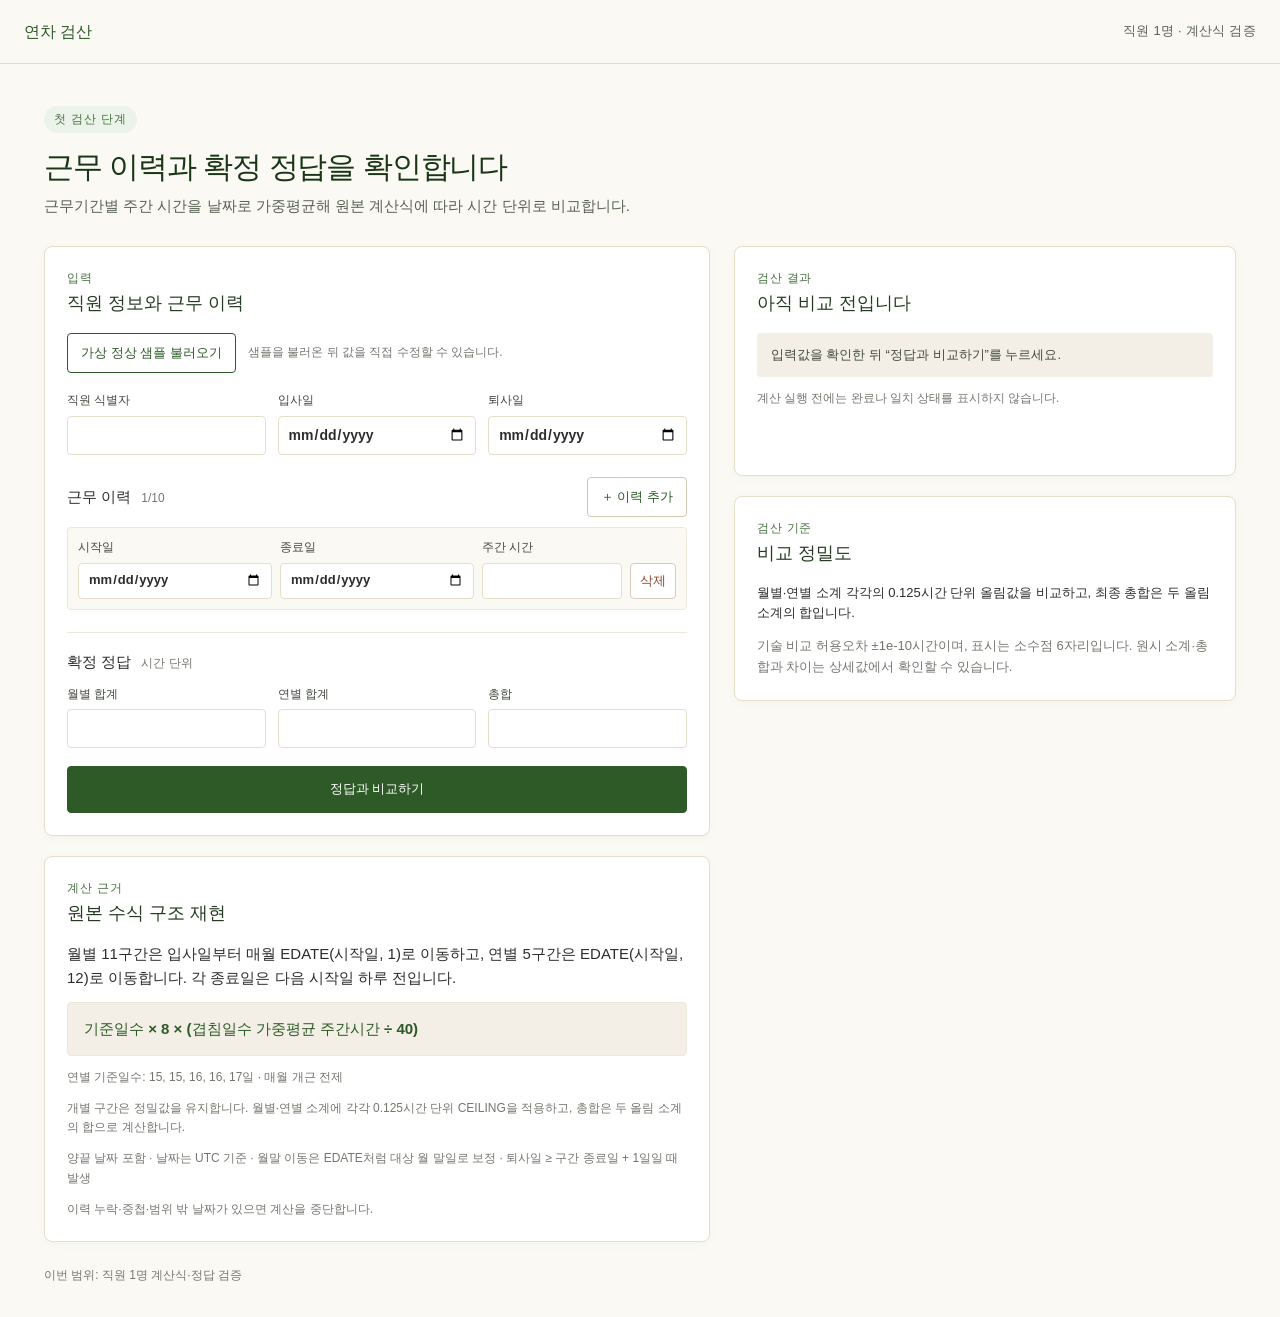
==== index.html @ 7e4f62dc "연차 검산 웹앱과 가상 샘플을 저장합니다" ====
<!doctype html>
<html lang="ko">
<head>
  <meta charset="utf-8">
  <meta name="viewport" content="width=device-width, initial-scale=1">
  <meta name="theme-color" content="#FBF9F4">
  <title>근무 이력 연차 검산</title>
  <link rel="stylesheet" href="./src/styles.css">
  <script type="module" src="./src/app.mjs"></script>
</head>
<body><div id="app"></div></body>
</html>
---- src/styles.css ----
:root{font-family:Manrope,"Malgun Gothic","맑은 고딕",Arial,sans-serif;color:#2B2E2A;background:#FBF9F4;font-synthesis:none;font-size:15px;line-height:1.6;font-weight:400}*{box-sizing:border-box}body{margin:0;min-width:320px}.topbar{height:64px;padding:0 max(24px,calc((100vw - 1240px)/2));display:flex;align-items:center;justify-content:space-between;border-bottom:1px solid #E5DEC9;color:#596253;font-size:13px}.brand{font-weight:700;color:#2D5A27;font-size:16px}.topbar span{letter-spacing:.02em}main{max-width:1240px;margin:0 auto;padding:42px 24px 32px}.intro{max-width:760px;margin-bottom:28px}.tag,.section-kicker{font-size:12px;font-weight:700;letter-spacing:.07em;text-transform:uppercase;color:#487341}.tag{display:inline-block;background:#EBF3EA;padding:4px 10px;border-radius:999px}.intro h1{font-size:30px;line-height:1.3;letter-spacing:-.035em;font-weight:600;margin:14px 0 8px;color:#1A3617}.intro p{margin:0;color:#596253}.layout{display:grid;grid-template-columns:minmax(0,1.14fr) minmax(380px,.86fr);gap:24px;align-items:start}.left-column,.right-column{display:grid;gap:20px;min-width:0}.card{min-width:0;background:#fff;border:1px solid #E5DEC9;border-radius:8px;padding:22px;box-shadow:0 2px 8px rgba(45,90,39,.04)}h2{font-size:18px;line-height:1.4;margin:3px 0 16px;font-weight:650;color:#263b23}h3{font-size:15px;margin:0;font-weight:650}p{margin:0 0 12px}.muted{color:#73786f;font-size:12px}.actions{display:flex;align-items:center;gap:12px;margin:0 0 18px}button{font:inherit;font-size:13px;font-weight:650;border-radius:4px;padding:9px 13px;cursor:pointer;transition:background .15s,border-color .15s}button:focus-visible,input:focus-visible,summary:focus-visible{outline:2px solid #487341;outline-offset:2px}.secondary{border:1px solid #2D5A27;background:#fff;color:#2D5A27}.secondary:hover,.ghost:hover{background:#f0f5ee}.primary{border:1px solid #2D5A27;background:#2D5A27;color:#fff}.primary:hover{background:#1A3617}.ghost{border:1px solid #CFC7B3;background:white;color:#2D5A27}.ghost:disabled,button:disabled{opacity:.55;cursor:not-allowed}form label{display:grid;gap:5px;font-size:12px;font-weight:600;color:#42493e}.form-grid{display:grid;grid-template-columns:repeat(3,minmax(0,1fr));gap:12px}.form-grid.three{grid-template-columns:repeat(3,minmax(0,1fr))}input{width:100%;height:39px;padding:7px 9px;border:1px solid #E5DEC9;border-radius:4px;background:#fff;color:#2B2E2A;font:inherit;font-size:14px;min-width:0}input:focus{border-color:#2D5A27}.history-heading{display:flex;justify-content:space-between;align-items:center;margin:22px 0 10px}.history-heading h3 span,.expected-block h3 span{font-size:12px;font-weight:500;color:#73786f;margin-left:6px}.history-list{display:grid;gap:9px}.history-row{display:grid;grid-template-columns:1fr 1fr .72fr auto;gap:8px;align-items:end;padding:10px;background:#FBF9F4;border:1px solid #eee8da;border-radius:4px}.history-row label{min-width:0}.history-row input{height:36px;font-size:13px}.remove-row{border:1px solid #d9c9be;background:#fff;color:#8a4932;padding:7px 9px;height:36px}.expected-block{margin-top:22px;padding-top:17px;border-top:1px solid #eee8da}.expected-block h3{margin-bottom:11px}.compare-button{width:100%;margin-top:18px;padding:12px}.formula{background:#F3EFE6;border:1px solid #eee8da;border-radius:4px;padding:14px 16px;margin:12px 0;font-weight:650;color:#2D5A27}.rationale p:last-child{margin-bottom:0}.result-card{min-height:230px}.status-note{padding:12px 14px;background:#F3EFE6;border-radius:4px;color:#42493e;font-size:13px}.total{font-size:clamp(28px,8vw,38px);max-width:100%;overflow-wrap:anywhere;color:#2D5A27;line-height:1.15;margin:10px 0 5px;font-variant-numeric:tabular-nums;letter-spacing:-.03em}.total small{font-size:15px;letter-spacing:0;font-weight:500}.match{display:inline-block;padding:4px 10px;border-radius:999px;font-size:12px;font-weight:700}.match.yes{background:#EBF3EA;color:#2D5A27}.match.no{background:#FFF4EC;color:#9e4300}.result-card>.muted{margin:12px 0}.compare-list{border-top:1px solid #eee8da;margin-top:16px}.compare-line{display:grid;grid-template-columns:minmax(0,1fr) auto;gap:3px 12px;padding:11px 0;border-bottom:1px solid #eee8da;align-items:center;font-size:13px}.compare-line strong{font-variant-numeric:tabular-nums;color:#263b23}.compare-line>span:last-of-type{grid-column:1/-1;color:#73786f;font-size:12px;font-variant-numeric:tabular-nums;overflow-wrap:anywhere}.compare-line details{grid-column:1/-1;font-size:11px;color:#73786f;min-width:0}.compare-line summary,.breakdown summary{cursor:pointer;color:#2D5A27;font-weight:600}.compare-line code{display:block;white-space:normal;overflow-wrap:anywhere;margin-top:5px}.breakdown{margin-top:17px;min-width:0}.breakdown>summary{padding:10px 0}.table-wrap{min-width:0;max-width:100%;overflow-x:auto;overscroll-behavior-inline:contain;margin-top:12px}.table-wrap h3{margin:4px 0 8px}.table-wrap table{border-collapse:collapse;width:100%;min-width:620px;font-size:11px;font-variant-numeric:tabular-nums}.table-wrap th,.table-wrap td{padding:8px 7px;border-bottom:1px solid #eee8da;text-align:right;white-space:nowrap}.table-wrap th{background:#F3EFE6;color:#42493e;font-weight:650}.table-wrap th:nth-child(2),.table-wrap td:nth-child(2){text-align:left}.table-wrap tfoot th{color:#2D5A27}.errors{padding-left:20px;color:#8c322d;font-size:13px}.errors li+li{margin-top:5px}.reference p{font-size:13px}.reference p:last-child{margin-bottom:0}footer{padding:24px 0 0;color:#73786f;font-size:12px}@media(max-width:900px){.layout{grid-template-columns:minmax(0,1fr)}.form-grid{grid-template-columns:repeat(3,minmax(0,1fr))}}@media(max-width:620px){main{padding:26px 20px}.topbar{padding:0 16px}.intro h1{font-size:25px}.card{padding:18px}.history-row{grid-template-columns:minmax(0,1fr) minmax(0,1fr);gap:8px}.remove-row{grid-column:2;justify-self:end;width:auto}.form-grid,.form-grid.three{grid-template-columns:repeat(2,minmax(0,1fr))}.actions{align-items:flex-start;flex-direction:column}.compare-line{grid-template-columns:minmax(0,1fr) auto}}
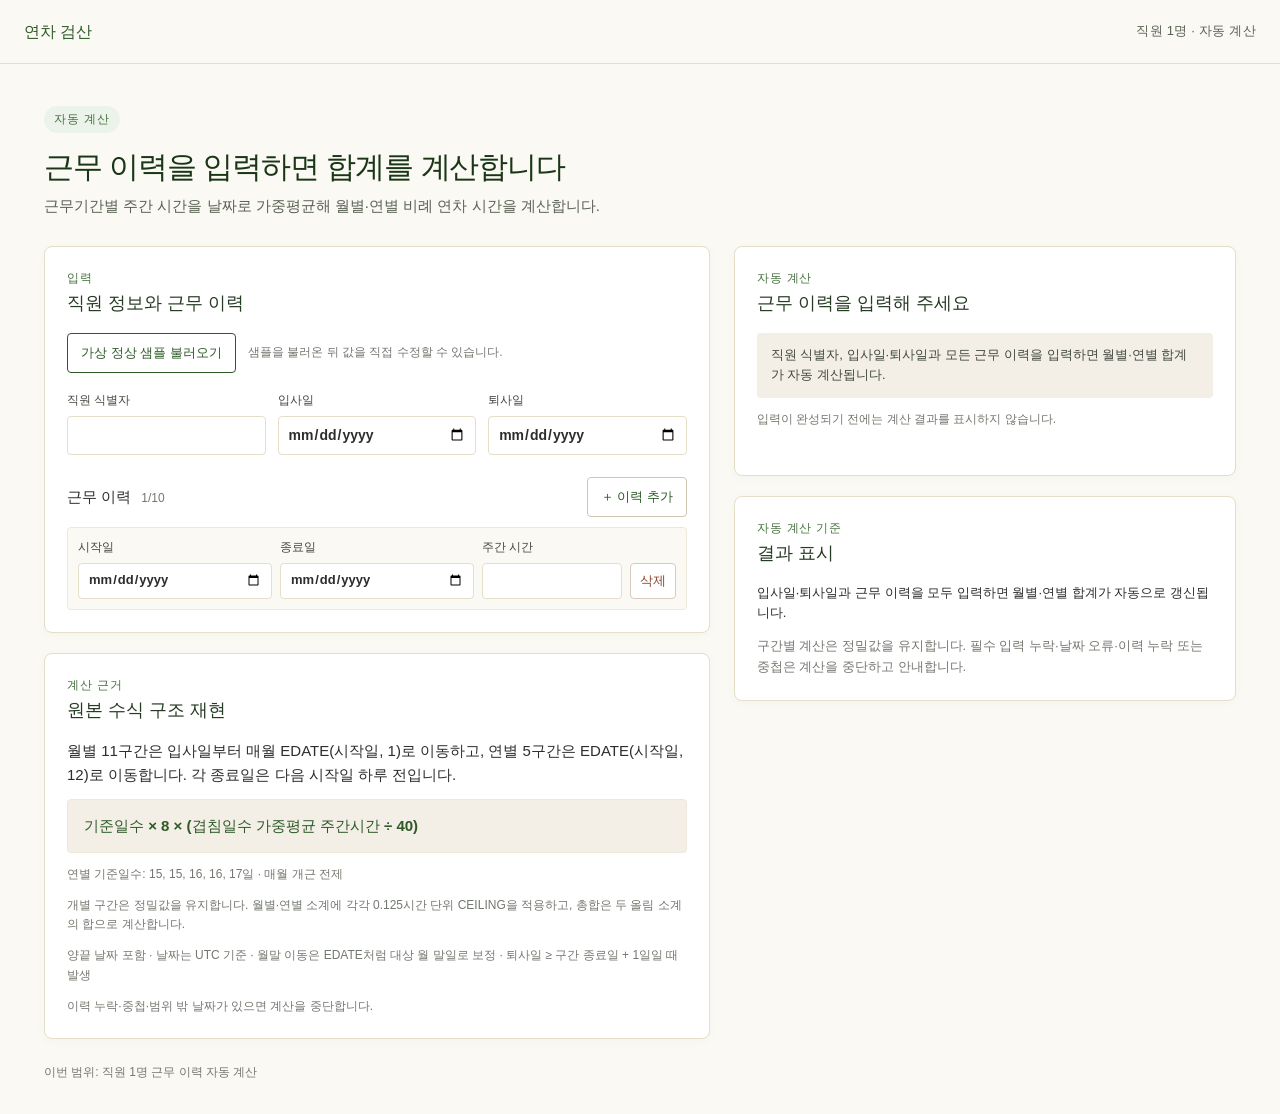
==== commit 8420de1a: "최신 자동계산 스크립트를 불러오도록 수정합니다" ====
--- a/index.html
+++ b/index.html
@@ -6,7 +6,7 @@
   <meta name="theme-color" content="#FBF9F4">
   <title>근무 이력 연차 검산</title>
   <link rel="stylesheet" href="./src/styles.css">
-  <script type="module" src="./src/app.mjs"></script>
+  <script type="module" src="./src/app.mjs?v=auto-calc-1"></script>
 </head>
 <body><div id="app"></div></body>
 </html>
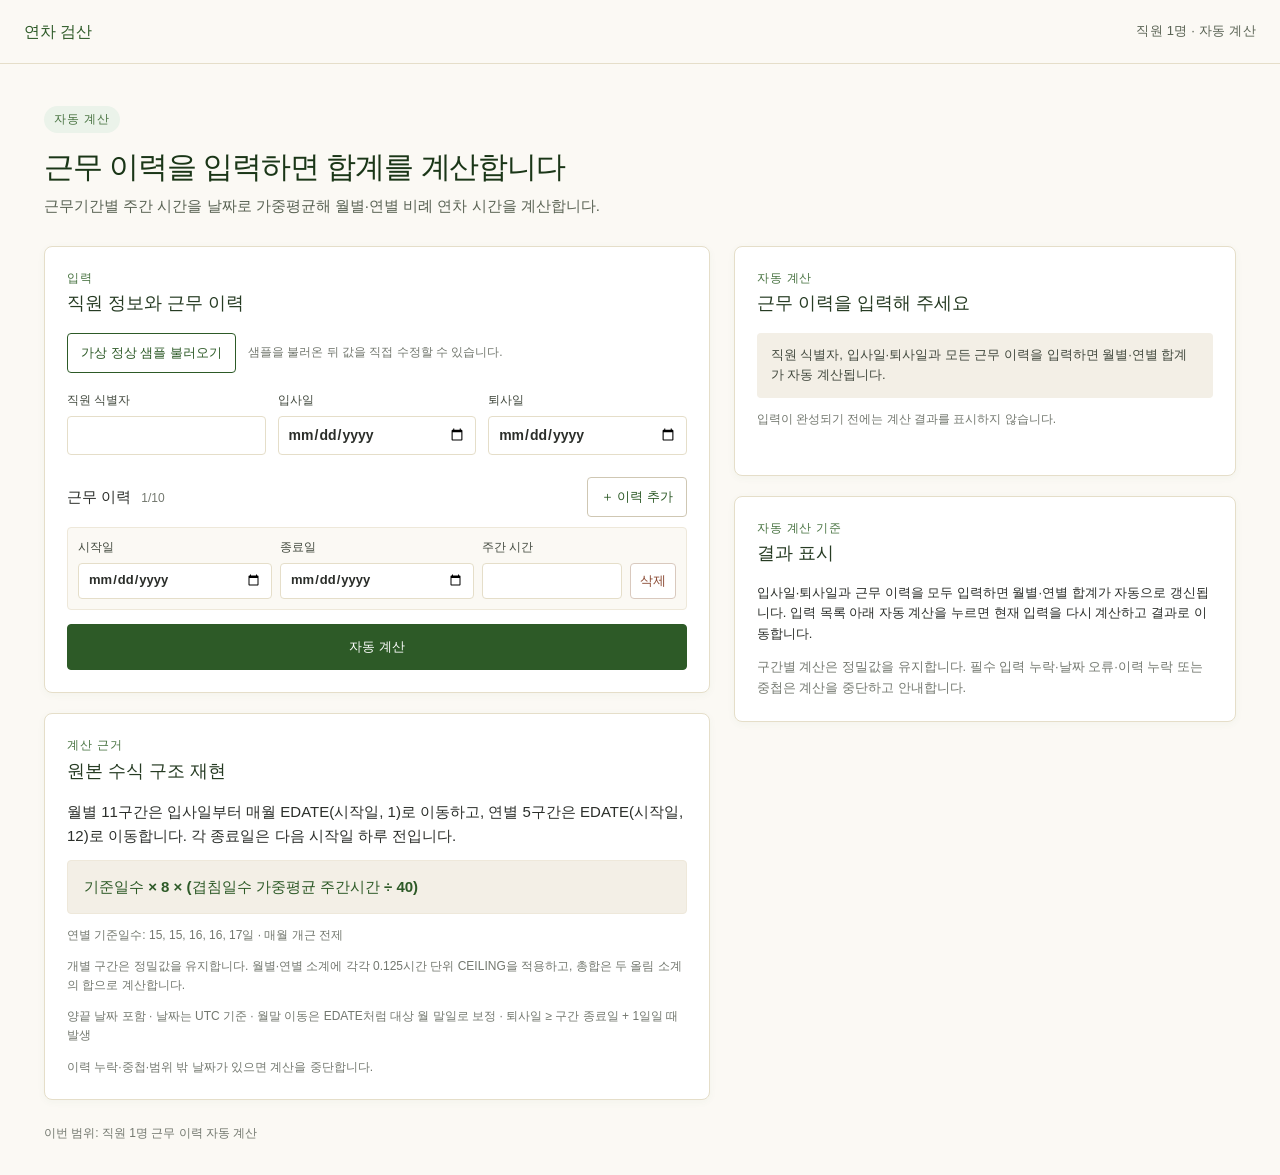
==== commit 1fdb4eba: "근무 이력 자동 계산 버튼을 추가합니다" ====
--- a/index.html
+++ b/index.html
@@ -6,7 +6,7 @@
   <meta name="theme-color" content="#FBF9F4">
   <title>근무 이력 연차 검산</title>
   <link rel="stylesheet" href="./src/styles.css">
-  <script type="module" src="./src/app.mjs?v=auto-calc-1"></script>
+  <script type="module" src="./src/app.mjs?v=auto-calc-2"></script>
 </head>
 <body><div id="app"></div></body>
 </html>
--- a/src/styles.css
+++ b/src/styles.css
@@ -1 +1 @@
-:root{font-family:Manrope,"Malgun Gothic","맑은 고딕",Arial,sans-serif;color:#2B2E2A;background:#FBF9F4;font-synthesis:none;font-size:15px;line-height:1.6;font-weight:400}*{box-sizing:border-box}body{margin:0;min-width:320px}.topbar{height:64px;padding:0 max(24px,calc((100vw - 1240px)/2));display:flex;align-items:center;justify-content:space-between;border-bottom:1px solid #E5DEC9;color:#596253;font-size:13px}.brand{font-weight:700;color:#2D5A27;font-size:16px}.topbar span{letter-spacing:.02em}main{max-width:1240px;margin:0 auto;padding:42px 24px 32px}.intro{max-width:760px;margin-bottom:28px}.tag,.section-kicker{font-size:12px;font-weight:700;letter-spacing:.07em;text-transform:uppercase;color:#487341}.tag{display:inline-block;background:#EBF3EA;padding:4px 10px;border-radius:999px}.intro h1{font-size:30px;line-height:1.3;letter-spacing:-.035em;font-weight:600;margin:14px 0 8px;color:#1A3617}.intro p{margin:0;color:#596253}.layout{display:grid;grid-template-columns:minmax(0,1.14fr) minmax(380px,.86fr);gap:24px;align-items:start}.left-column,.right-column{display:grid;gap:20px;min-width:0}.card{min-width:0;background:#fff;border:1px solid #E5DEC9;border-radius:8px;padding:22px;box-shadow:0 2px 8px rgba(45,90,39,.04)}h2{font-size:18px;line-height:1.4;margin:3px 0 16px;font-weight:650;color:#263b23}h3{font-size:15px;margin:0;font-weight:650}p{margin:0 0 12px}.muted{color:#73786f;font-size:12px}.actions{display:flex;align-items:center;gap:12px;margin:0 0 18px}button{font:inherit;font-size:13px;font-weight:650;border-radius:4px;padding:9px 13px;cursor:pointer;transition:background .15s,border-color .15s}button:focus-visible,input:focus-visible,summary:focus-visible{outline:2px solid #487341;outline-offset:2px}.secondary{border:1px solid #2D5A27;background:#fff;color:#2D5A27}.secondary:hover,.ghost:hover{background:#f0f5ee}.primary{border:1px solid #2D5A27;background:#2D5A27;color:#fff}.primary:hover{background:#1A3617}.ghost{border:1px solid #CFC7B3;background:white;color:#2D5A27}.ghost:disabled,button:disabled{opacity:.55;cursor:not-allowed}form label{display:grid;gap:5px;font-size:12px;font-weight:600;color:#42493e}.form-grid{display:grid;grid-template-columns:repeat(3,minmax(0,1fr));gap:12px}.form-grid.three{grid-template-columns:repeat(3,minmax(0,1fr))}input{width:100%;height:39px;padding:7px 9px;border:1px solid #E5DEC9;border-radius:4px;background:#fff;color:#2B2E2A;font:inherit;font-size:14px;min-width:0}input:focus{border-color:#2D5A27}.history-heading{display:flex;justify-content:space-between;align-items:center;margin:22px 0 10px}.history-heading h3 span,.expected-block h3 span{font-size:12px;font-weight:500;color:#73786f;margin-left:6px}.history-list{display:grid;gap:9px}.history-row{display:grid;grid-template-columns:1fr 1fr .72fr auto;gap:8px;align-items:end;padding:10px;background:#FBF9F4;border:1px solid #eee8da;border-radius:4px}.history-row label{min-width:0}.history-row input{height:36px;font-size:13px}.remove-row{border:1px solid #d9c9be;background:#fff;color:#8a4932;padding:7px 9px;height:36px}.expected-block{margin-top:22px;padding-top:17px;border-top:1px solid #eee8da}.expected-block h3{margin-bottom:11px}.compare-button{width:100%;margin-top:18px;padding:12px}.formula{background:#F3EFE6;border:1px solid #eee8da;border-radius:4px;padding:14px 16px;margin:12px 0;font-weight:650;color:#2D5A27}.rationale p:last-child{margin-bottom:0}.result-card{min-height:230px}.status-note{padding:12px 14px;background:#F3EFE6;border-radius:4px;color:#42493e;font-size:13px}.total{font-size:clamp(28px,8vw,38px);max-width:100%;overflow-wrap:anywhere;color:#2D5A27;line-height:1.15;margin:10px 0 5px;font-variant-numeric:tabular-nums;letter-spacing:-.03em}.total small{font-size:15px;letter-spacing:0;font-weight:500}.match{display:inline-block;padding:4px 10px;border-radius:999px;font-size:12px;font-weight:700}.match.yes{background:#EBF3EA;color:#2D5A27}.match.no{background:#FFF4EC;color:#9e4300}.result-card>.muted{margin:12px 0}.compare-list{border-top:1px solid #eee8da;margin-top:16px}.compare-line{display:grid;grid-template-columns:minmax(0,1fr) auto;gap:3px 12px;padding:11px 0;border-bottom:1px solid #eee8da;align-items:center;font-size:13px}.compare-line strong{font-variant-numeric:tabular-nums;color:#263b23}.compare-line>span:last-of-type{grid-column:1/-1;color:#73786f;font-size:12px;font-variant-numeric:tabular-nums;overflow-wrap:anywhere}.compare-line details{grid-column:1/-1;font-size:11px;color:#73786f;min-width:0}.compare-line summary,.breakdown summary{cursor:pointer;color:#2D5A27;font-weight:600}.compare-line code{display:block;white-space:normal;overflow-wrap:anywhere;margin-top:5px}.breakdown{margin-top:17px;min-width:0}.breakdown>summary{padding:10px 0}.table-wrap{min-width:0;max-width:100%;overflow-x:auto;overscroll-behavior-inline:contain;margin-top:12px}.table-wrap h3{margin:4px 0 8px}.table-wrap table{border-collapse:collapse;width:100%;min-width:620px;font-size:11px;font-variant-numeric:tabular-nums}.table-wrap th,.table-wrap td{padding:8px 7px;border-bottom:1px solid #eee8da;text-align:right;white-space:nowrap}.table-wrap th{background:#F3EFE6;color:#42493e;font-weight:650}.table-wrap th:nth-child(2),.table-wrap td:nth-child(2){text-align:left}.table-wrap tfoot th{color:#2D5A27}.errors{padding-left:20px;color:#8c322d;font-size:13px}.errors li+li{margin-top:5px}.reference p{font-size:13px}.reference p:last-child{margin-bottom:0}footer{padding:24px 0 0;color:#73786f;font-size:12px}@media(max-width:900px){.layout{grid-template-columns:minmax(0,1fr)}.form-grid{grid-template-columns:repeat(3,minmax(0,1fr))}}@media(max-width:620px){main{padding:26px 20px}.topbar{padding:0 16px}.intro h1{font-size:25px}.card{padding:18px}.history-row{grid-template-columns:minmax(0,1fr) minmax(0,1fr);gap:8px}.remove-row{grid-column:2;justify-self:end;width:auto}.form-grid,.form-grid.three{grid-template-columns:repeat(2,minmax(0,1fr))}.actions{align-items:flex-start;flex-direction:column}.compare-line{grid-template-columns:minmax(0,1fr) auto}}
+:root{font-family:Manrope,"Malgun Gothic","맑은 고딕",Arial,sans-serif;color:#2B2E2A;background:#FBF9F4;font-synthesis:none;font-size:15px;line-height:1.6;font-weight:400}*{box-sizing:border-box}body{margin:0;min-width:320px}.topbar{height:64px;padding:0 max(24px,calc((100vw - 1240px)/2));display:flex;align-items:center;justify-content:space-between;border-bottom:1px solid #E5DEC9;color:#596253;font-size:13px}.brand{font-weight:700;color:#2D5A27;font-size:16px}.topbar span{letter-spacing:.02em}main{max-width:1240px;margin:0 auto;padding:42px 24px 32px}.intro{max-width:760px;margin-bottom:28px}.tag,.section-kicker{font-size:12px;font-weight:700;letter-spacing:.07em;text-transform:uppercase;color:#487341}.tag{display:inline-block;background:#EBF3EA;padding:4px 10px;border-radius:999px}.intro h1{font-size:30px;line-height:1.3;letter-spacing:-.035em;font-weight:600;margin:14px 0 8px;color:#1A3617}.intro p{margin:0;color:#596253}.layout{display:grid;grid-template-columns:minmax(0,1.14fr) minmax(380px,.86fr);gap:24px;align-items:start}.left-column,.right-column{display:grid;gap:20px;min-width:0}.card{min-width:0;background:#fff;border:1px solid #E5DEC9;border-radius:8px;padding:22px;box-shadow:0 2px 8px rgba(45,90,39,.04)}h2{font-size:18px;line-height:1.4;margin:3px 0 16px;font-weight:650;color:#263b23}h3{font-size:15px;margin:0;font-weight:650}p{margin:0 0 12px}.muted{color:#73786f;font-size:12px}.actions{display:flex;align-items:center;gap:12px;margin:0 0 18px}button{font:inherit;font-size:13px;font-weight:650;border-radius:4px;padding:9px 13px;cursor:pointer;transition:background .15s,border-color .15s}button:focus-visible,input:focus-visible,summary:focus-visible{outline:2px solid #487341;outline-offset:2px}.secondary{border:1px solid #2D5A27;background:#fff;color:#2D5A27}.secondary:hover,.ghost:hover{background:#f0f5ee}.primary{border:1px solid #2D5A27;background:#2D5A27;color:#fff}.primary:hover{background:#1A3617}.ghost{border:1px solid #CFC7B3;background:white;color:#2D5A27}.ghost:disabled,button:disabled{opacity:.55;cursor:not-allowed}form label{display:grid;gap:5px;font-size:12px;font-weight:600;color:#42493e}.form-grid{display:grid;grid-template-columns:repeat(3,minmax(0,1fr));gap:12px}.form-grid.three{grid-template-columns:repeat(3,minmax(0,1fr))}input{width:100%;height:39px;padding:7px 9px;border:1px solid #E5DEC9;border-radius:4px;background:#fff;color:#2B2E2A;font:inherit;font-size:14px;min-width:0}input:focus{border-color:#2D5A27}.history-heading{display:flex;justify-content:space-between;align-items:center;margin:22px 0 10px}.history-heading h3 span,.expected-block h3 span{font-size:12px;font-weight:500;color:#73786f;margin-left:6px}.history-list{display:grid;gap:9px}.history-row{display:grid;grid-template-columns:1fr 1fr .72fr auto;gap:8px;align-items:end;padding:10px;background:#FBF9F4;border:1px solid #eee8da;border-radius:4px}.history-row label{min-width:0}.history-row input{height:36px;font-size:13px}.remove-row{border:1px solid #d9c9be;background:#fff;color:#8a4932;padding:7px 9px;height:36px}.expected-block{margin-top:22px;padding-top:17px;border-top:1px solid #eee8da}.expected-block h3{margin-bottom:11px}.calculate-button{width:100%;margin-top:14px;padding:12px}.formula{background:#F3EFE6;border:1px solid #eee8da;border-radius:4px;padding:14px 16px;margin:12px 0;font-weight:650;color:#2D5A27}.rationale p:last-child{margin-bottom:0}.result-card{min-height:230px}.status-note{padding:12px 14px;background:#F3EFE6;border-radius:4px;color:#42493e;font-size:13px}.total{font-size:clamp(28px,8vw,38px);max-width:100%;overflow-wrap:anywhere;color:#2D5A27;line-height:1.15;margin:10px 0 5px;font-variant-numeric:tabular-nums;letter-spacing:-.03em}.total small{font-size:15px;letter-spacing:0;font-weight:500}.match{display:inline-block;padding:4px 10px;border-radius:999px;font-size:12px;font-weight:700}.match.yes{background:#EBF3EA;color:#2D5A27}.match.no{background:#FFF4EC;color:#9e4300}.result-card>.muted{margin:12px 0}.compare-list{border-top:1px solid #eee8da;margin-top:16px}.compare-line{display:grid;grid-template-columns:minmax(0,1fr) auto;gap:3px 12px;padding:11px 0;border-bottom:1px solid #eee8da;align-items:center;font-size:13px}.compare-line strong{font-variant-numeric:tabular-nums;color:#263b23}.compare-line>span:last-of-type{grid-column:1/-1;color:#73786f;font-size:12px;font-variant-numeric:tabular-nums;overflow-wrap:anywhere}.compare-line details{grid-column:1/-1;font-size:11px;color:#73786f;min-width:0}.compare-line summary,.breakdown summary{cursor:pointer;color:#2D5A27;font-weight:600}.compare-line code{display:block;white-space:normal;overflow-wrap:anywhere;margin-top:5px}.breakdown{margin-top:17px;min-width:0}.breakdown>summary{padding:10px 0}.table-wrap{min-width:0;max-width:100%;overflow-x:auto;overscroll-behavior-inline:contain;margin-top:12px}.table-wrap h3{margin:4px 0 8px}.table-wrap table{border-collapse:collapse;width:100%;min-width:620px;font-size:11px;font-variant-numeric:tabular-nums}.table-wrap th,.table-wrap td{padding:8px 7px;border-bottom:1px solid #eee8da;text-align:right;white-space:nowrap}.table-wrap th{background:#F3EFE6;color:#42493e;font-weight:650}.table-wrap th:nth-child(2),.table-wrap td:nth-child(2){text-align:left}.table-wrap tfoot th{color:#2D5A27}.errors{padding-left:20px;color:#8c322d;font-size:13px}.errors li+li{margin-top:5px}.reference p{font-size:13px}.reference p:last-child{margin-bottom:0}footer{padding:24px 0 0;color:#73786f;font-size:12px}@media(max-width:900px){.layout{grid-template-columns:minmax(0,1fr)}.form-grid{grid-template-columns:repeat(3,minmax(0,1fr))}}@media(max-width:620px){main{padding:26px 20px}.topbar{padding:0 16px}.intro h1{font-size:25px}.card{padding:18px}.history-row{grid-template-columns:minmax(0,1fr) minmax(0,1fr);gap:8px}.remove-row{grid-column:2;justify-self:end;width:auto}.form-grid,.form-grid.three{grid-template-columns:repeat(2,minmax(0,1fr))}.actions{align-items:flex-start;flex-direction:column}.compare-line{grid-template-columns:minmax(0,1fr) auto}}
